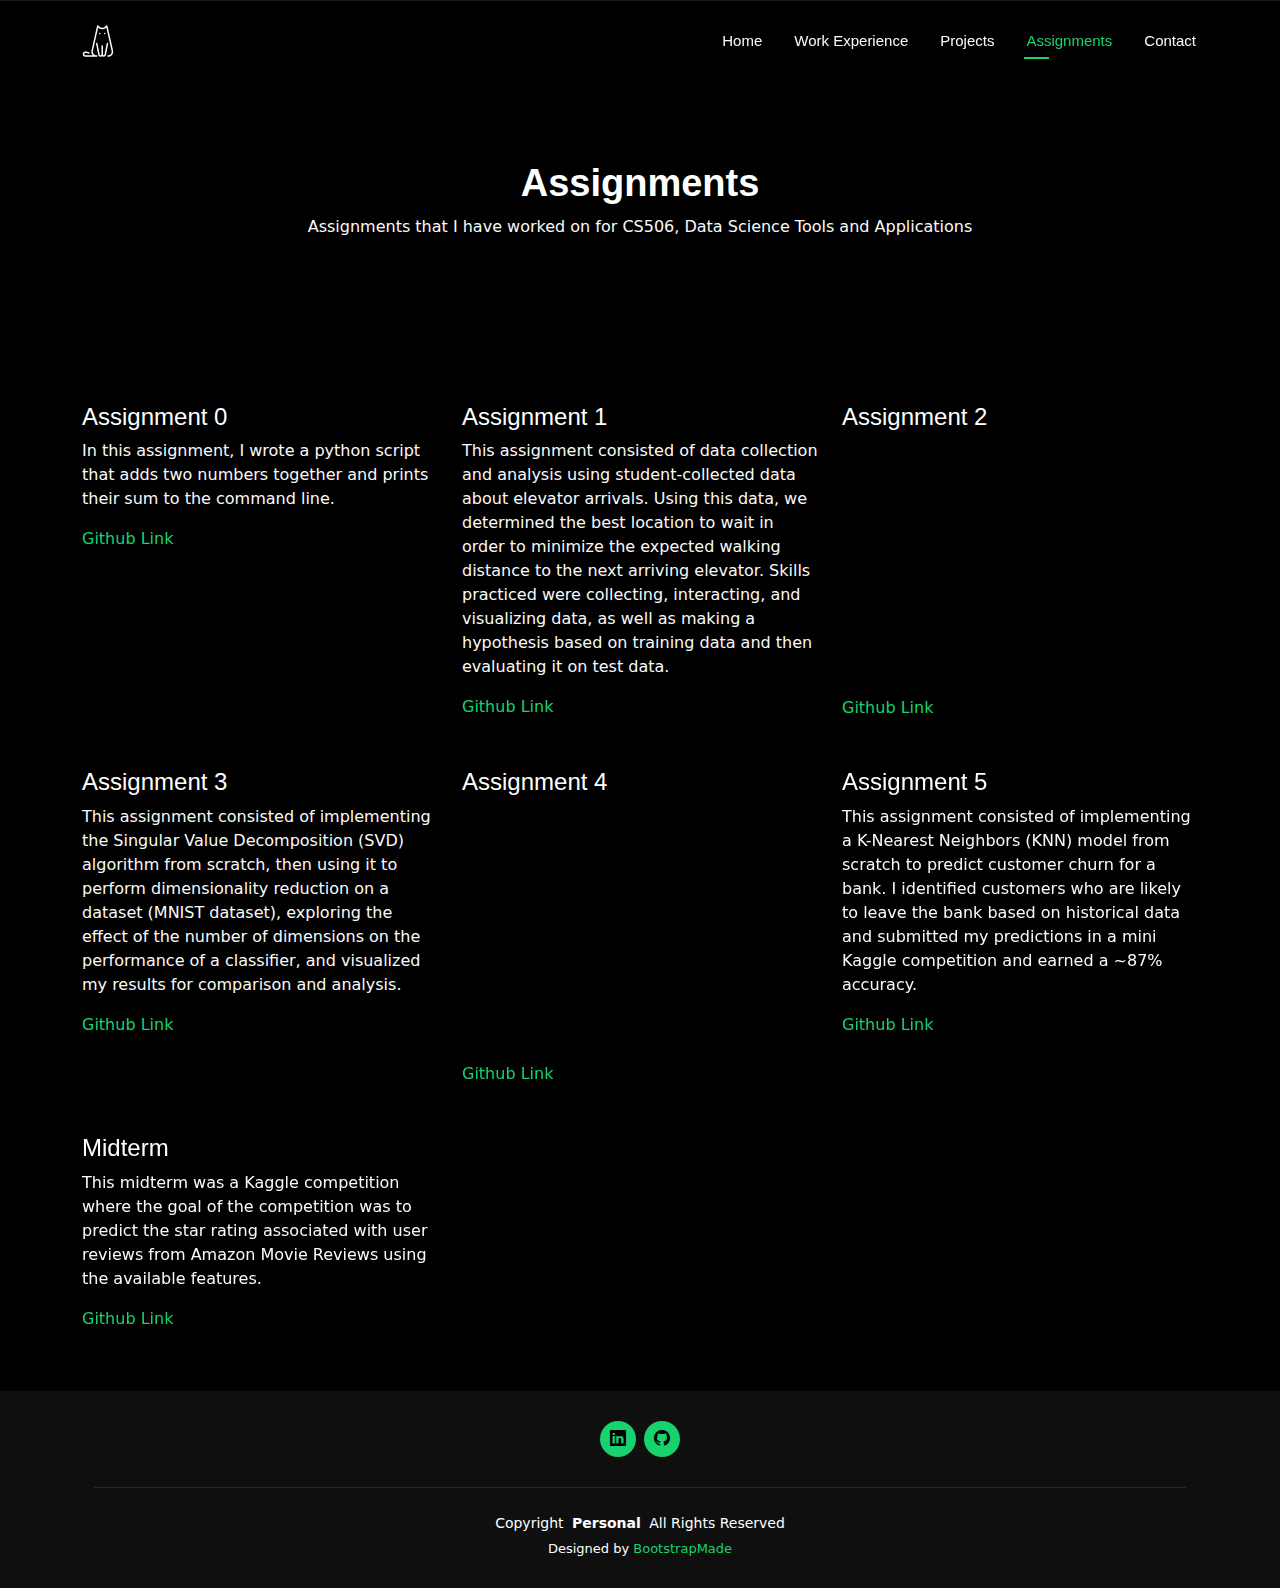
==== assignments.html @ 839888e8 "added midterm link" ====
<!DOCTYPE html>
<html lang="en">
<head>
  <meta charset="utf-8">
  <meta content="width=device-width, initial-scale=1.0" name="viewport">
  <title>Projects - Personal Portfolio</title>
  <meta name="description" content="Showcase of the projects I’ve worked on.">
  
  <!-- Vendor CSS Files -->
  <link href="assets/vendor/bootstrap/css/bootstrap.min.css" rel="stylesheet">
  <link href="assets/vendor/bootstrap-icons/bootstrap-icons.css" rel="stylesheet">
  <link href="assets/vendor/aos/aos.css" rel="stylesheet">
  <link href="assets/vendor/swiper/swiper-bundle.min.css" rel="stylesheet">
  <link href="assets/vendor/glightbox/css/glightbox.min.css" rel="stylesheet">

  <!-- Main CSS File -->
  <link href="assets/css/main.css" rel="stylesheet">
</head>

<body class="projects-page">

  <header id="header" class="header d-flex align-items-center fixed-top">
    <div class="container-fluid container-xl position-relative d-flex align-items-center justify-content-between">
      <a href="index.html" class="logo d-flex align-items-center">
        <img src="assets/img/icons8-cat-64.png" alt="">
      </a>
      <nav id="navmenu" class="navmenu">
        <ul>
          <li><a href="index.html">Home</a></li>
          <li><a href="work-experience.html">Work Experience</a></li>
          <li><a href="projects.html">Projects</a></li>
          <li><a href="assignments.html" class="active">Assignments</a></li>
          <li><a href="contact.html">Contact</a></li>
        </ul>
        <i class="mobile-nav-toggle d-xl-none bi bi-list"></i>
      </nav>
    </div>
  </header>

  <main class="main">
    <!-- Page Title -->
    <div class="page-title">
      <div class="heading">
        <div class="container">
          <div class="row d-flex justify-content-center text-center">
            <div class="col-lg-8">
              <h1>Assignments</h1>
              <p class="mb-0">Assignments that I have worked on for CS506, Data Science Tools and Applications</p>
            </div>
          </div>
        </div>
      </div>
    </div>    
      </nav>
    </div><!-- End Page Title -->

    <!-- Projects Section -->
    <section id="assignments" class="assignments section">
      <div class="container">
        <div class="isotope-layout" data-default-filter="*" data-layout="masonry" data-sort="original-order">
          <div class="row gy-4 isotope-container">

           <!-- Assignment 0 -->
                <div class="col-lg-4 col-md-6 projects-item isotope-item filter-app">
                  <div class="projects-content h-100">
                    <img src="assets/img/projects/app-1.jpg" class="img-fluid" alt="">
                    <div class="projects-info">
                      <h4>Assignment 0</h4>
                      <p>In this assignment, I wrote a python script that adds two numbers together and prints their sum to the command line.</p>
                      <!-- Update link to GitHub repo and label it "Github Link" -->
                      <a href="https://github.com/laimao19/laimao19-assignment-0" title="Github Link" class="details-link">Github Link</a>
                    </div>
                  </div>
                </div><!-- End Assignment Item -->

              <!-- Assignment 1 -->
              <div class="col-lg-4 col-md-6 projects-item isotope-item filter-app">
                <div class="projects-content h-100">
                  <img src="assets/img/projects/app-1.jpg" class="img-fluid" alt="">
                  <div class="projects-info">
                    <h4>Assignment 1</h4>
                    <p>This assignment consisted of data collection and analysis using student-collected data about elevator arrivals.
                      Using this data, we determined the best location to wait in order to minimize the expected walking distance to the next arriving elevator.
                      Skills practiced were collecting, interacting, and visualizing data, as well as making a hypothesis based on training data and then evaluating it on test data.
                    </p>
                    <!-- Update link to GitHub repo and label it "Github Link" -->
                    <a href="https://github.com/laimao19/laimao19-assignment-1" title="Github Link" class="details-link">Github Link</a>
                  </div>
                </div>
              </div><!-- End Assignment Item -->  

             <!-- Assignment 2 -->
                <div class="col-lg-4 col-md-6 projects-item isotope-item filter-app">
                  <div class="projects-content h-100">
                    <img src="assets/img/projects/app-1.jpg" class="img-fluid" alt="">
                    <div class="projects-info">
                      <h4>Assignment 2</h4>
                      <!-- Embedded Demo Video -->
                      <div class="video-container">
                        <iframe width="250" height="250" src="https://www.youtube.com/embed/iCvmRHhtljc?si=pbLyalvz6zU5xhRt" title="YouTube video player" frameborder="0" allow="accelerometer; autoplay; clipboard-write; encrypted-media; gyroscope; picture-in-picture; web-share" referrerpolicy="strict-origin-when-cross-origin" allowfullscreen></iframe>
                      </div>

                      <!-- Update link to GitHub repo and label it "Github Link" -->
                      <a href="https://github.com/laimao19/laimao19-assignment-2" title="Github Link" class="details-link">Github Link</a>
                    </div>
                  </div>
                </div><!-- End Assignment Item -->

                 <!-- Assignment 3 -->
              <div class="col-lg-4 col-md-6 projects-item isotope-item filter-app">
                <div class="projects-content h-100">
                  <img src="assets/img/projects/app-1.jpg" class="img-fluid" alt="">
                  <div class="projects-info">
                    <h4>Assignment 3</h4>
                    <p>This assignment consisted of implementing the Singular Value Decomposition (SVD) algorithm from scratch, then using it 
                      to perform dimensionality reduction on a dataset (MNIST dataset), exploring the effect of the number of dimensions on the 
                      performance of a classifier, and visualized my results for comparison and analysis.
                    </p>
                    <!-- Update link to GitHub repo and label it "Github Link" -->
                    <a href="https://github.com/laimao19/laimao19-assignment-3" title="Github Link" class="details-link">Github Link</a>
                  </div>
                </div>
              </div><!-- End Assignment Item -->  

              <!-- Assignment 4 -->
              <div class="col-lg-4 col-md-6 projects-item isotope-item filter-app">
                <div class="projects-content h-100">
                  <img src="assets/img/projects/app-1.jpg" class="img-fluid" alt="">
                  <div class="projects-info">
                    <h4>Assignment 4</h4>
                    <!-- Embedded Demo Video -->
                    <div class="video-container">
                      <iframe width="250" height="250" src="https://www.youtube.com/embed/5_3T8QSnJos?si=K-8LCZdwpchd36_y" title="YouTube video player" frameborder="0" allow="accelerometer; autoplay; clipboard-write; encrypted-media; gyroscope; picture-in-picture; web-share" referrerpolicy="strict-origin-when-cross-origin" allowfullscreen></iframe>
                    </div>

                    <!-- Update link to GitHub repo and label it "Github Link" -->
                    <a href="https://github.com/laimao19/laimao19-assignment-4" title="Github Link" class="details-link">Github Link</a>
                  </div>
                </div>
              </div><!-- End Assignment Item -->

                 <!-- Assignment 5 -->
                 <div class="col-lg-4 col-md-6 projects-item isotope-item filter-app">
                  <div class="projects-content h-100">
                    <img src="assets/img/projects/app-1.jpg" class="img-fluid" alt="">
                    <div class="projects-info">
                      <h4>Assignment 5</h4>
                      <p>This assignment consisted of implementing a K-Nearest Neighbors (KNN) model from scratch to predict customer churn for a bank. 
                        I identified customers who are likely to leave the bank based on historical data and submitted my predictions in a mini Kaggle competition and earned a ~87% accuracy.
                      </p>
                      <!-- Update link to GitHub repo and label it "Github Link" -->
                      <a href="https://github.com/laimao19/laimao19-assignment-5" title="Github Link" class="details-link">Github Link</a>
                    </div>
                  </div>
                </div><!-- End Assignment Item -->  

                 <!-- Midterm -->
                 <div class="col-lg-4 col-md-6 projects-item isotope-item filter-app">
                  <div class="projects-content h-100">
                    <img src="assets/img/projects/app-1.jpg" class="img-fluid" alt="">
                    <div class="projects-info">
                      <h4>Midterm</h4>
                      <p>This midterm was a Kaggle competition where the  goal of the competition was to predict the star rating associated with user reviews from Amazon Movie Reviews using the available features.
                      </p>
                      <!-- Update link to GitHub repo and label it "Github Link" -->
                      <a href="https://github.com/laimao19/laimao19-midterm" title="Github Link" class="details-link">Github Link</a>
                    </div>
                  </div>
                </div><!-- End Assignment Item -->  


            <!-- More assignments can be added similarly -->

          </div><!-- End Assignments Container -->
        </div>
      </div>
    </section><!-- /Assignments Section -->
  </main>

  <footer id="footer" class="footer dark-background">
    <div class="container">
      <div class="social-links d-flex justify-content-center">
        <a href="https://www.linkedin.com/in/laima-ozola-szoke-802b41184/"><i class="bi bi-linkedin"></i></a>
        <a href="https://github.com/laimao19"><i class="bi bi-github"></i></a>
      </div>
      <div class="container">
        <div class="copyright">
          <span>Copyright</span> <strong class="px-1 sitename">Personal</strong> <span>All Rights Reserved</span>
        </div>
        <div class="credits">
          <!-- All the links in the footer should remain intact. -->
          <!-- You can delete the links only if you've purchased the pro version. -->
          <!-- Licensing information: https://bootstrapmade.com/license/ -->
          <!-- Purchase the pro version with working PHP/AJAX contact form: [buy-url] -->
          Designed by <a href="https://bootstrapmade.com/">BootstrapMade</a>
        </div>
      </div>
    </div>
  </footer>

  <!-- Vendor JS Files -->
  <script src="assets/vendor/bootstrap/js/bootstrap.bundle.min.js"></script>
  <script src="assets/vendor/aos/aos.js"></script>
  <script src="assets/vendor/glightbox/js/glightbox.min.js"></script>
  <script src="assets/vendor/isotope-layout/isotope.pkgd.min.js"></script>
  <script src="assets/js/main.js"></script>

</body>
</html>
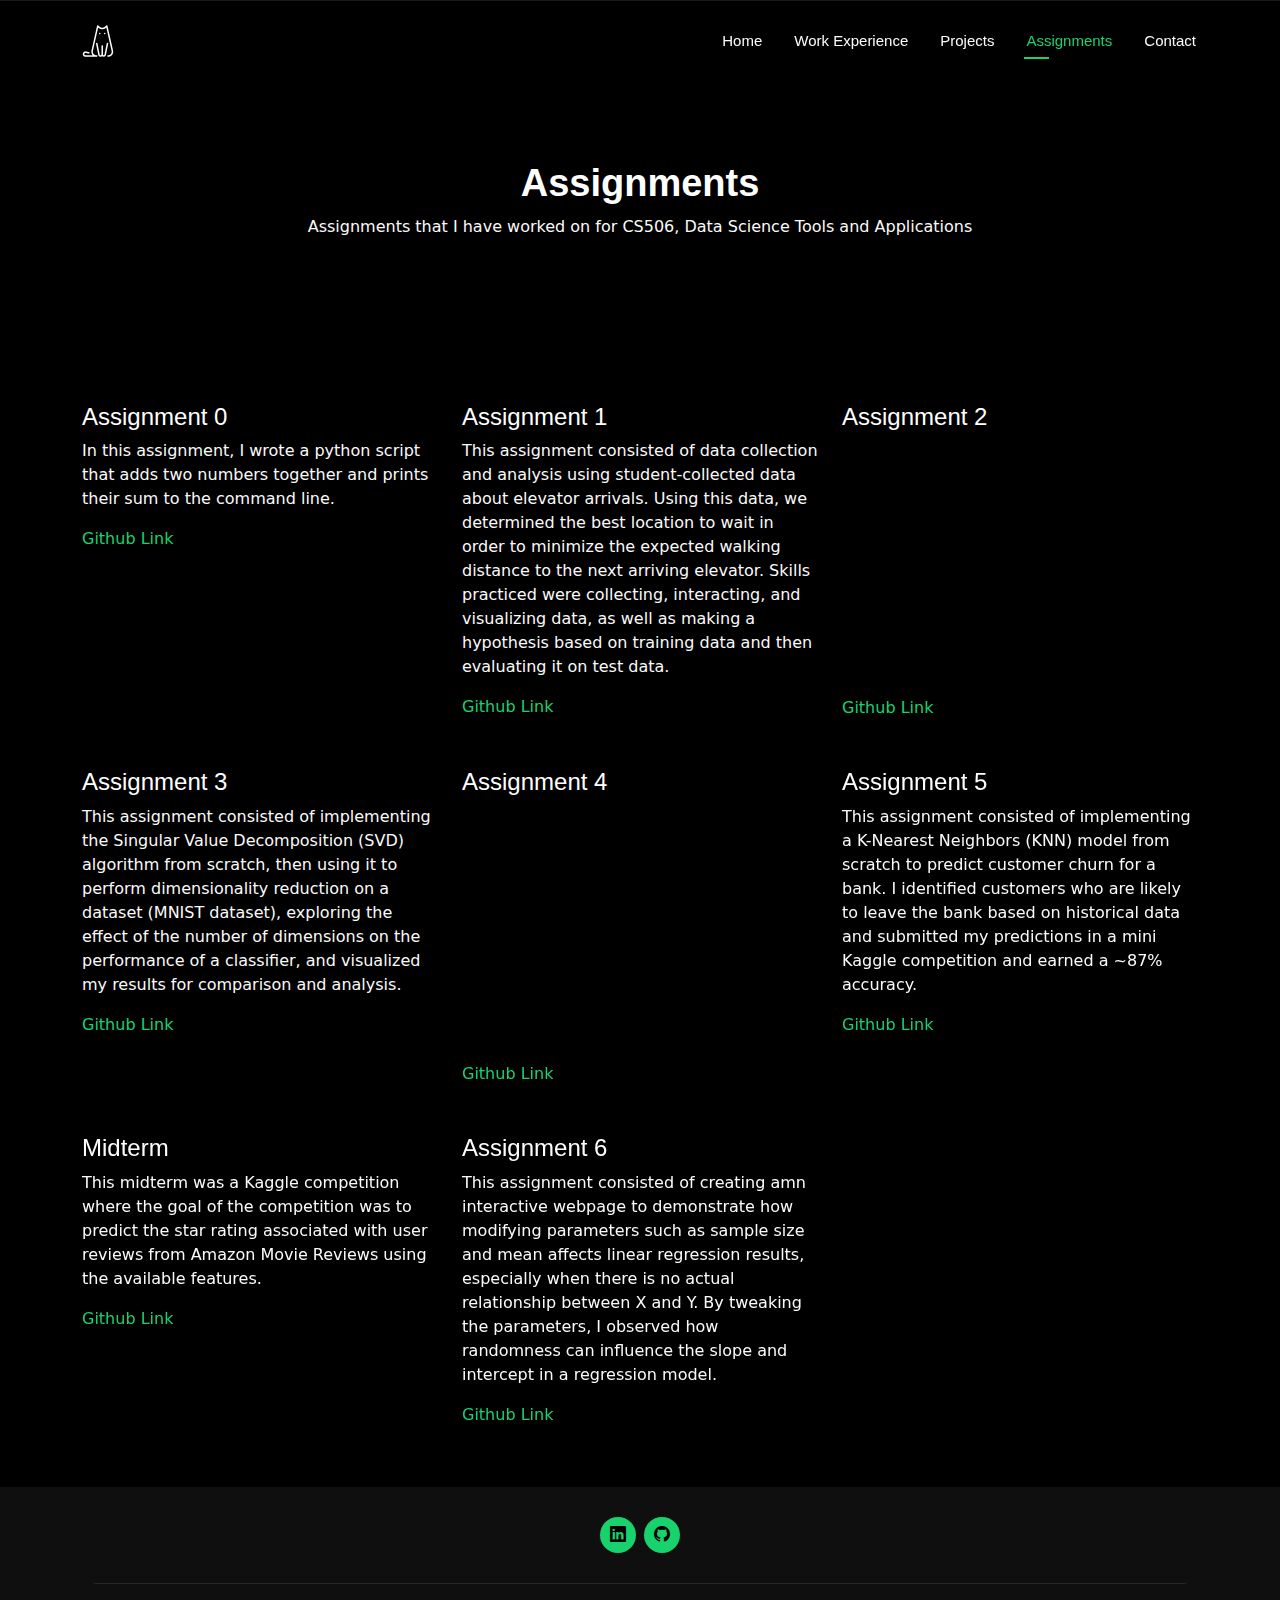
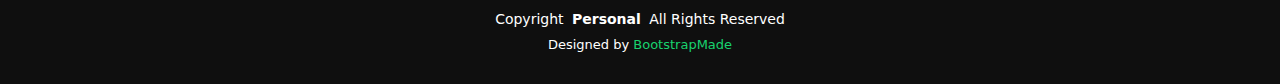
==== commit 06bed639: "added assign6" ====
--- a/assignments.html
+++ b/assignments.html
@@ -168,6 +168,22 @@
                   </div>
                 </div><!-- End Assignment Item -->  
 
+                <!-- Assignment 6 -->
+                <div class="col-lg-4 col-md-6 projects-item isotope-item filter-app">
+                  <div class="projects-content h-100">
+                    <img src="assets/img/projects/app-1.jpg" class="img-fluid" alt="">
+                    <div class="projects-info">
+                      <h4>Assignment 6</h4>
+                      <p>This assignment consisted of creating amn interactive webpage to demonstrate how modifying parameters such as sample size and mean affects 
+                        linear regression results, especially when there is no actual relationship between X and Y. By tweaking the parameters, I observed how randomness can 
+                        influence the slope and intercept in a regression model.
+                      </p>
+                      <!-- Update link to GitHub repo and label it "Github Link" -->
+                      <a href="https://github.com/laimao19/laimao19-assignment-6" title="Github Link" class="details-link">Github Link</a>
+                    </div>
+                  </div>
+                </div><!-- End Assignment Item -->  
+
 
             <!-- More assignments can be added similarly -->
 
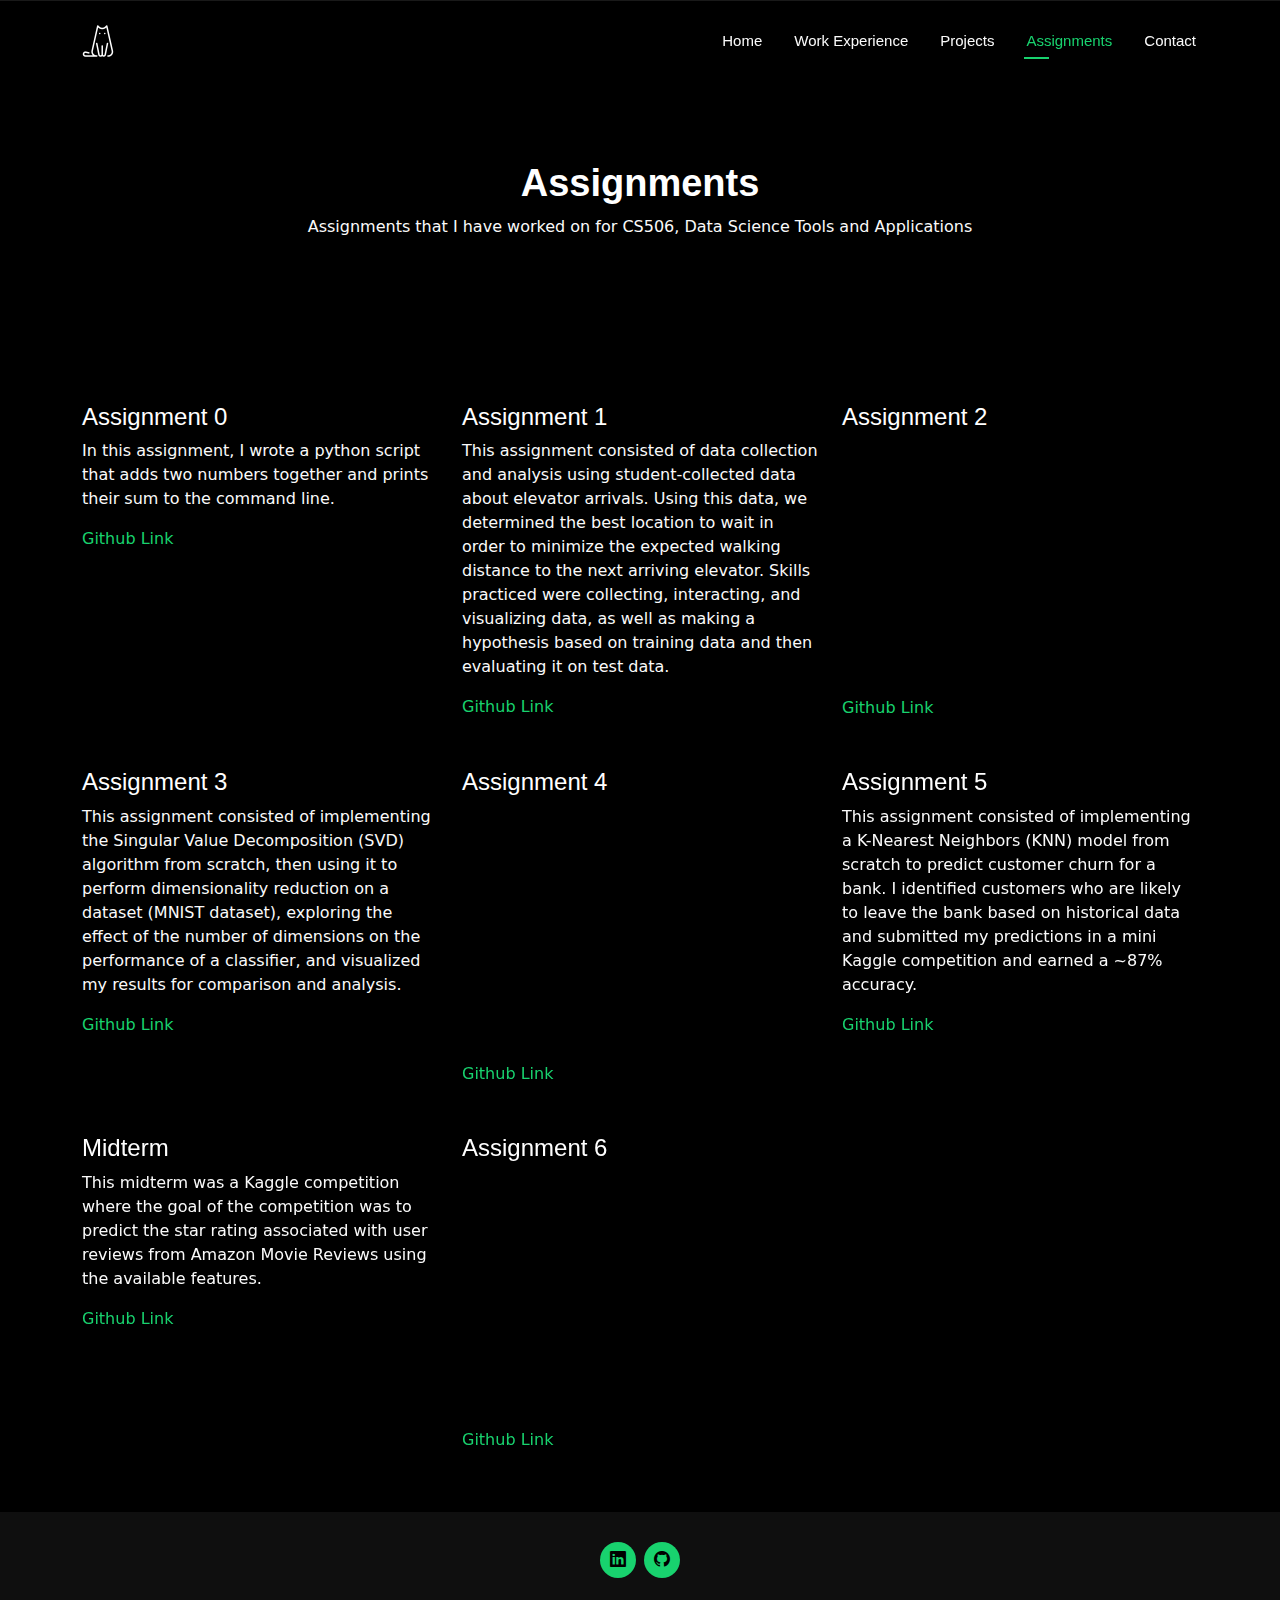
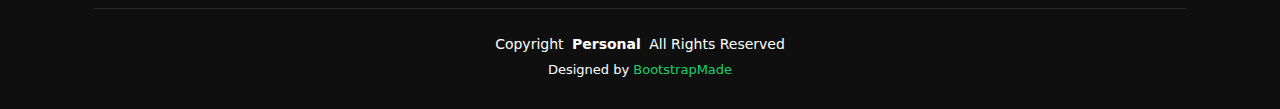
==== commit d69fcc9e: "added video for assign6" ====
--- a/assignments.html
+++ b/assignments.html
@@ -174,10 +174,9 @@
                     <img src="assets/img/projects/app-1.jpg" class="img-fluid" alt="">
                     <div class="projects-info">
                       <h4>Assignment 6</h4>
-                      <p>This assignment consisted of creating amn interactive webpage to demonstrate how modifying parameters such as sample size and mean affects 
-                        linear regression results, especially when there is no actual relationship between X and Y. By tweaking the parameters, I observed how randomness can 
-                        influence the slope and intercept in a regression model.
-                      </p>
+                      <div class="video-container">
+                      <iframe width="250" height="250" src="https://www.youtube.com/embed/3Km789KF70s?si=KQpV-Glw8KWbV5c0" title="YouTube video player" frameborder="0" allow="accelerometer; autoplay; clipboard-write; encrypted-media; gyroscope; picture-in-picture; web-share" referrerpolicy="strict-origin-when-cross-origin" allowfullscreen></iframe>
+                      </div>
                       <!-- Update link to GitHub repo and label it "Github Link" -->
                       <a href="https://github.com/laimao19/laimao19-assignment-6" title="Github Link" class="details-link">Github Link</a>
                     </div>
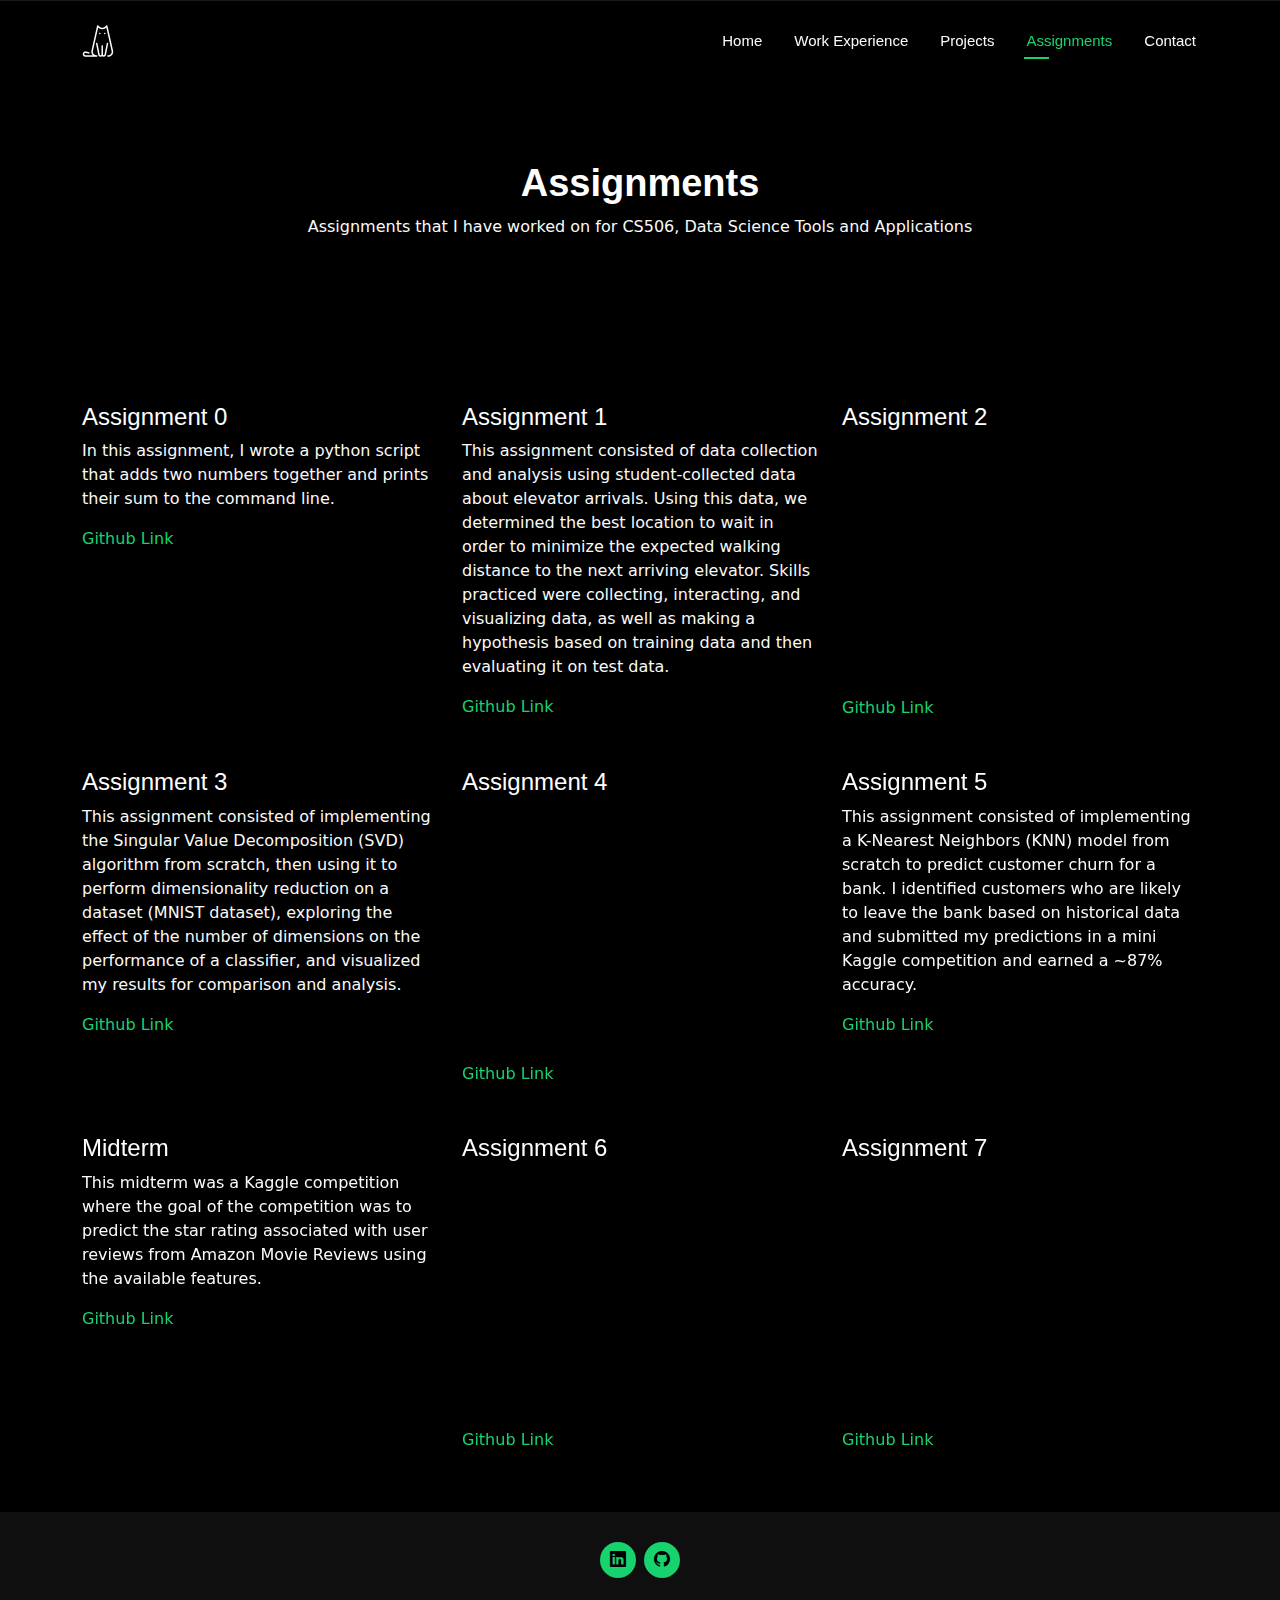
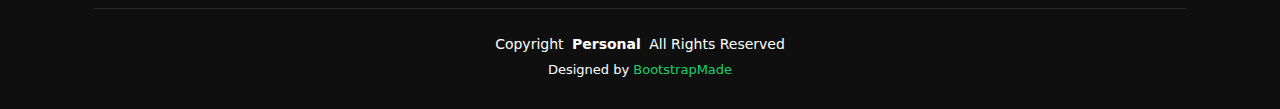
==== commit 29d3759a: "added assign7" ====
--- a/assignments.html
+++ b/assignments.html
@@ -183,6 +183,21 @@
                   </div>
                 </div><!-- End Assignment Item -->  
 
+                <!-- Assignment 7 -->
+                <div class="col-lg-4 col-md-6 projects-item isotope-item filter-app">
+                  <div class="projects-content h-100">
+                    <img src="assets/img/projects/app-1.jpg" class="img-fluid" alt="">
+                    <div class="projects-info">
+                      <h4>Assignment 7</h4>
+                      <div class="video-container">
+                        <iframe width="250" height="250" src="https://www.youtube.com/embed/cwcSU1WVr38?si=LT4Zh6_P_MehwZ22" title="YouTube video player" frameborder="0" allow="accelerometer; autoplay; clipboard-write; encrypted-media; gyroscope; picture-in-picture; web-share" referrerpolicy="strict-origin-when-cross-origin" allowfullscreen></iframe>
+                      </div>
+                      <!-- Update link to GitHub repo and label it "Github Link" -->
+                      <a href="https://github.com/laimao19/laimao19-assignment-7" title="Github Link" class="details-link">Github Link</a>
+                    </div>
+                  </div>
+                </div><!-- End Assignment Item -->  
+
 
             <!-- More assignments can be added similarly -->
 
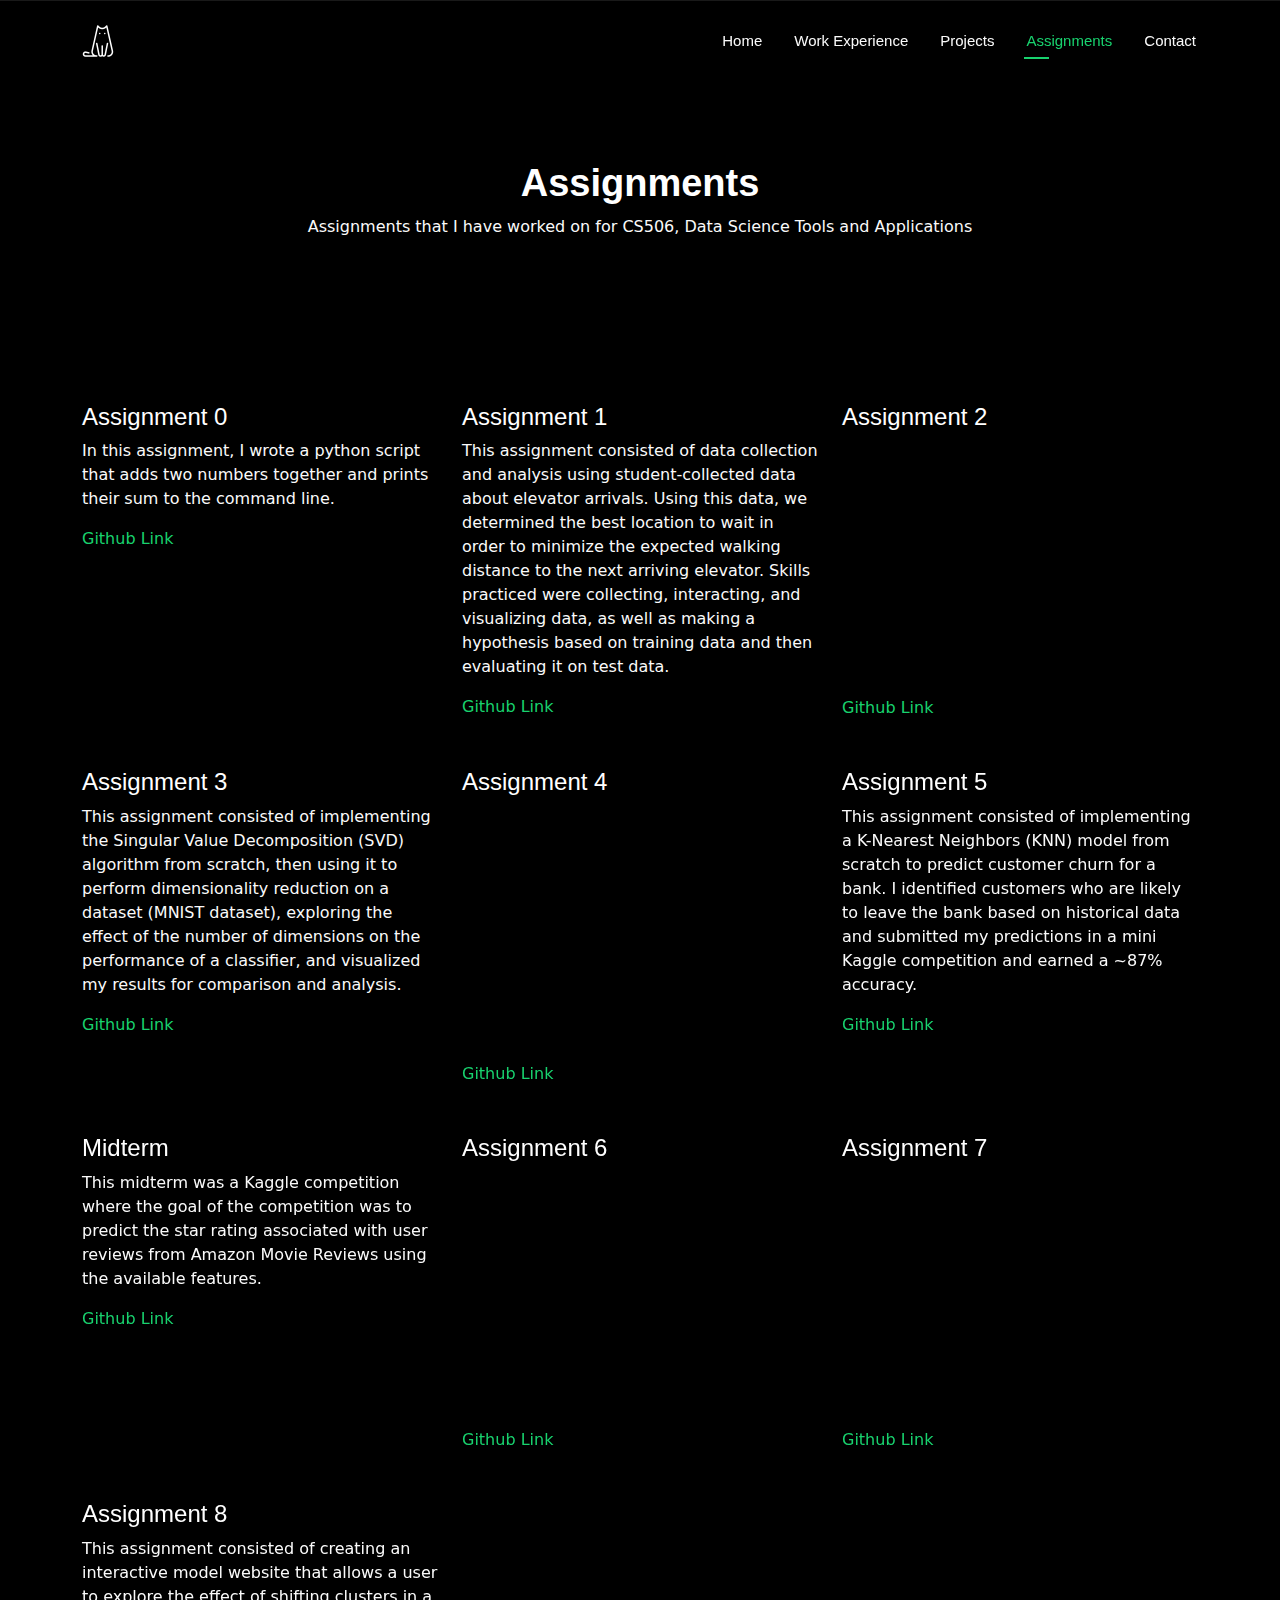
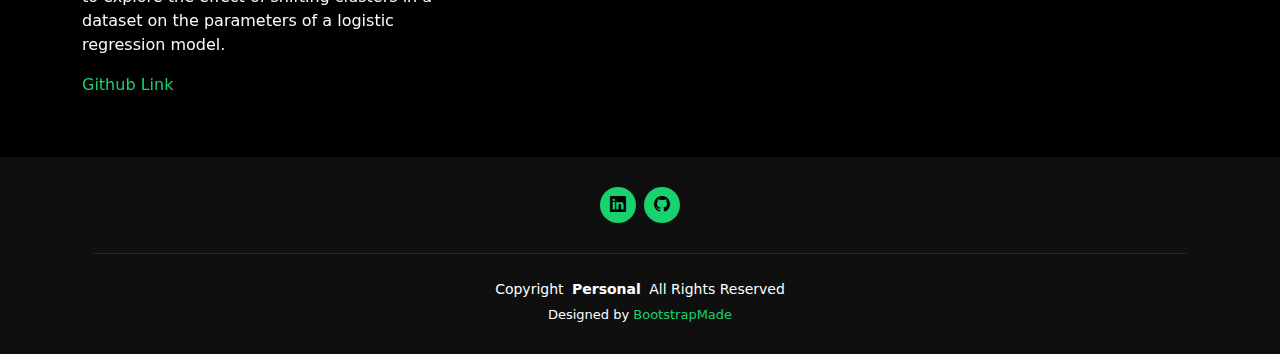
==== commit 5e58c141: "added assign 8" ====
--- a/assignments.html
+++ b/assignments.html
@@ -198,6 +198,20 @@
                   </div>
                 </div><!-- End Assignment Item -->  
 
+                 <!-- Assignment 8 -->
+                 <div class="col-lg-4 col-md-6 projects-item isotope-item filter-app">
+                  <div class="projects-content h-100">
+                    <img src="assets/img/projects/app-1.jpg" class="img-fluid" alt="">
+                    <div class="projects-info">
+                      <h4>Assignment 8</h4>
+                      <p>This assignment consisted of creating an interactive model website that allows a user to explore the effect of shifting clusters in a dataset on the parameters of a logistic regression model.
+                      </p>
+                      <!-- Update link to GitHub repo and label it "Github Link" -->
+                      <a href="https://github.com/laimao19/laimao19-assignment-8" title="Github Link" class="details-link">Github Link</a>
+                    </div>
+                  </div>
+                </div><!-- End Assignment Item -->  
+
 
             <!-- More assignments can be added similarly -->
 
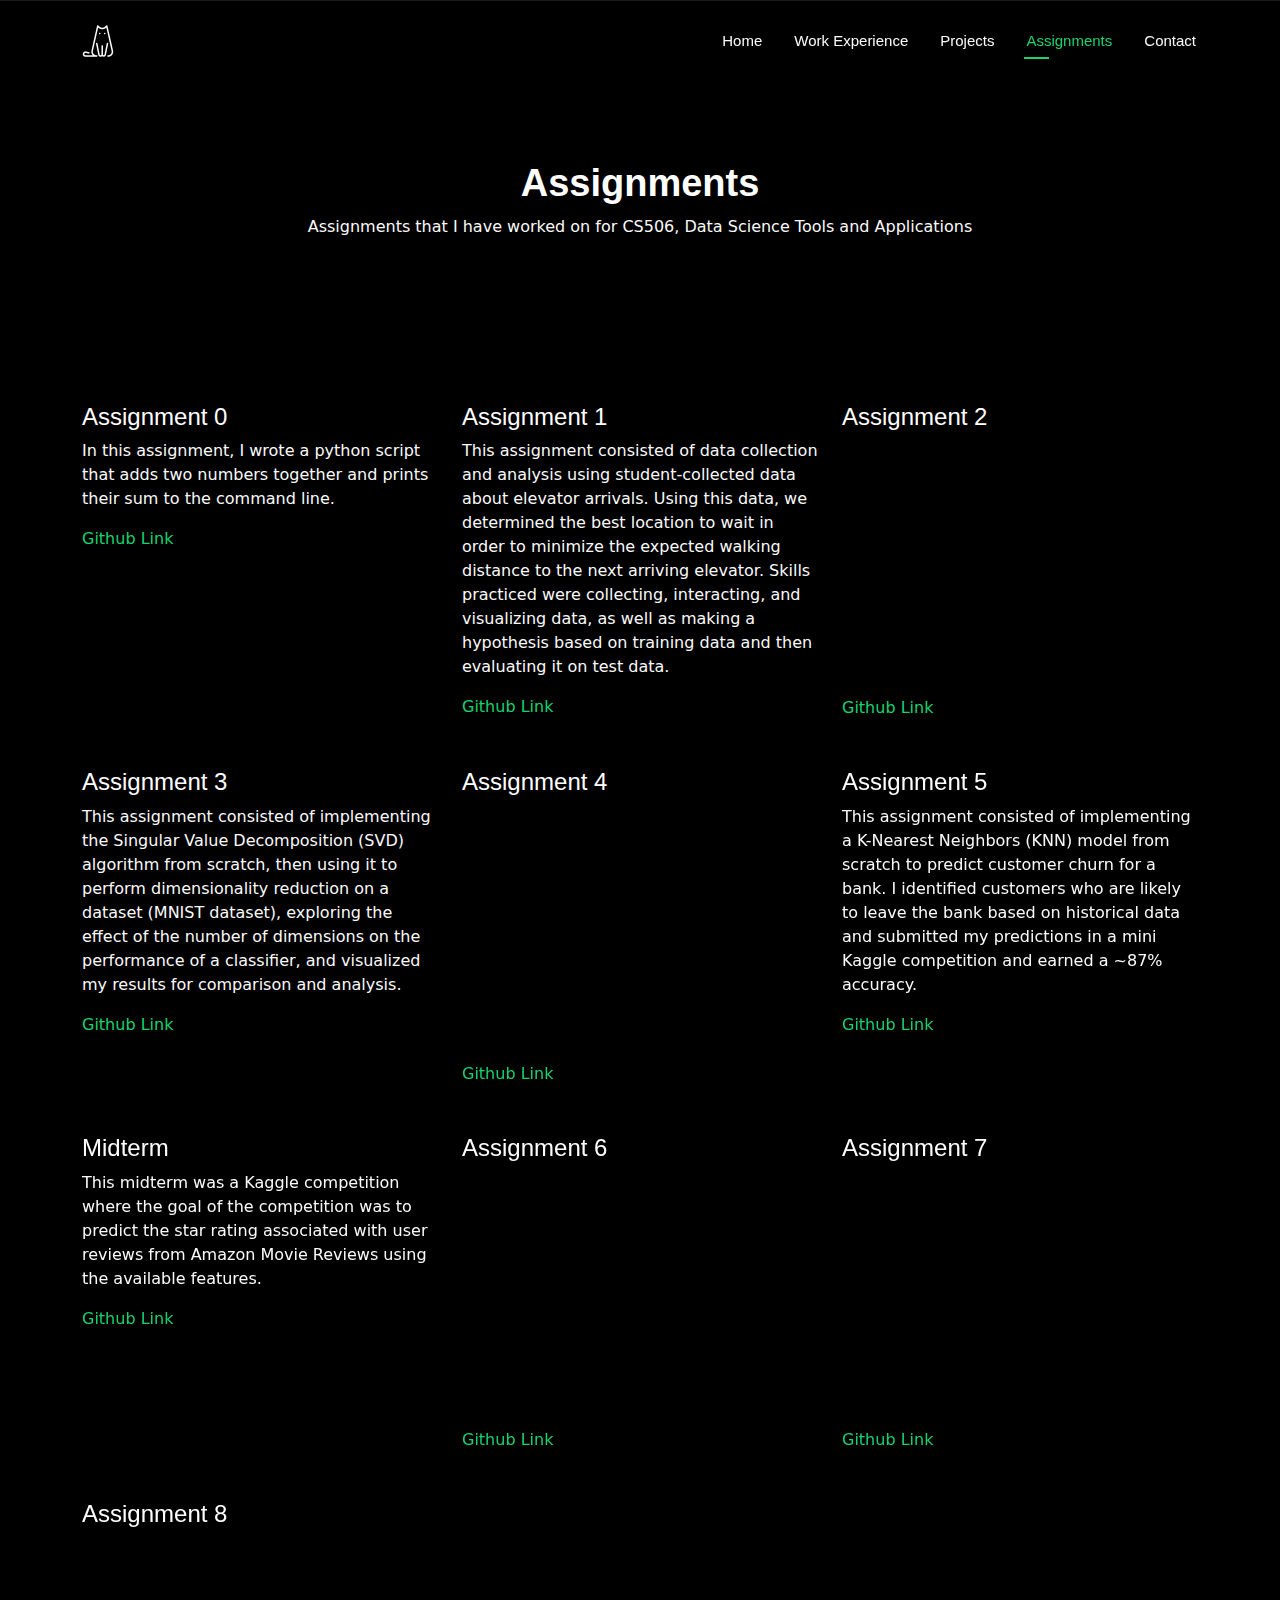
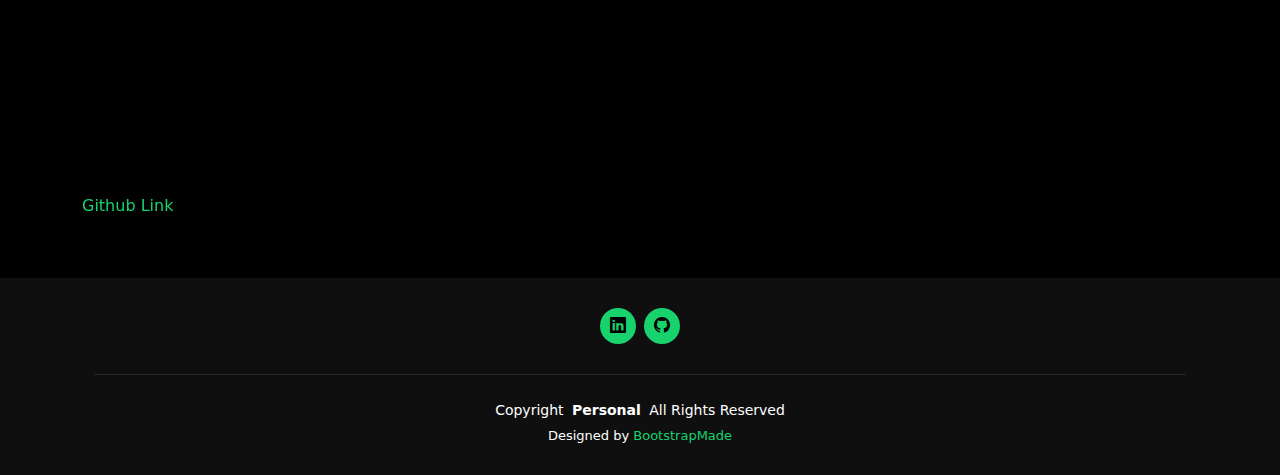
==== commit 2b88336f: "added video for assign8" ====
--- a/assignments.html
+++ b/assignments.html
@@ -204,8 +204,9 @@
                     <img src="assets/img/projects/app-1.jpg" class="img-fluid" alt="">
                     <div class="projects-info">
                       <h4>Assignment 8</h4>
-                      <p>This assignment consisted of creating an interactive model website that allows a user to explore the effect of shifting clusters in a dataset on the parameters of a logistic regression model.
-                      </p>
+                      <div class="video-container">
+                        <iframe width="250" height="250" src="https://www.youtube.com/embed/i4HkawXmLIE?si=zUnTA5Rj5QorJqFY" title="YouTube video player" frameborder="0" allow="accelerometer; autoplay; clipboard-write; encrypted-media; gyroscope; picture-in-picture; web-share" referrerpolicy="strict-origin-when-cross-origin" allowfullscreen></iframe>
+                      </div>
                       <!-- Update link to GitHub repo and label it "Github Link" -->
                       <a href="https://github.com/laimao19/laimao19-assignment-8" title="Github Link" class="details-link">Github Link</a>
                     </div>
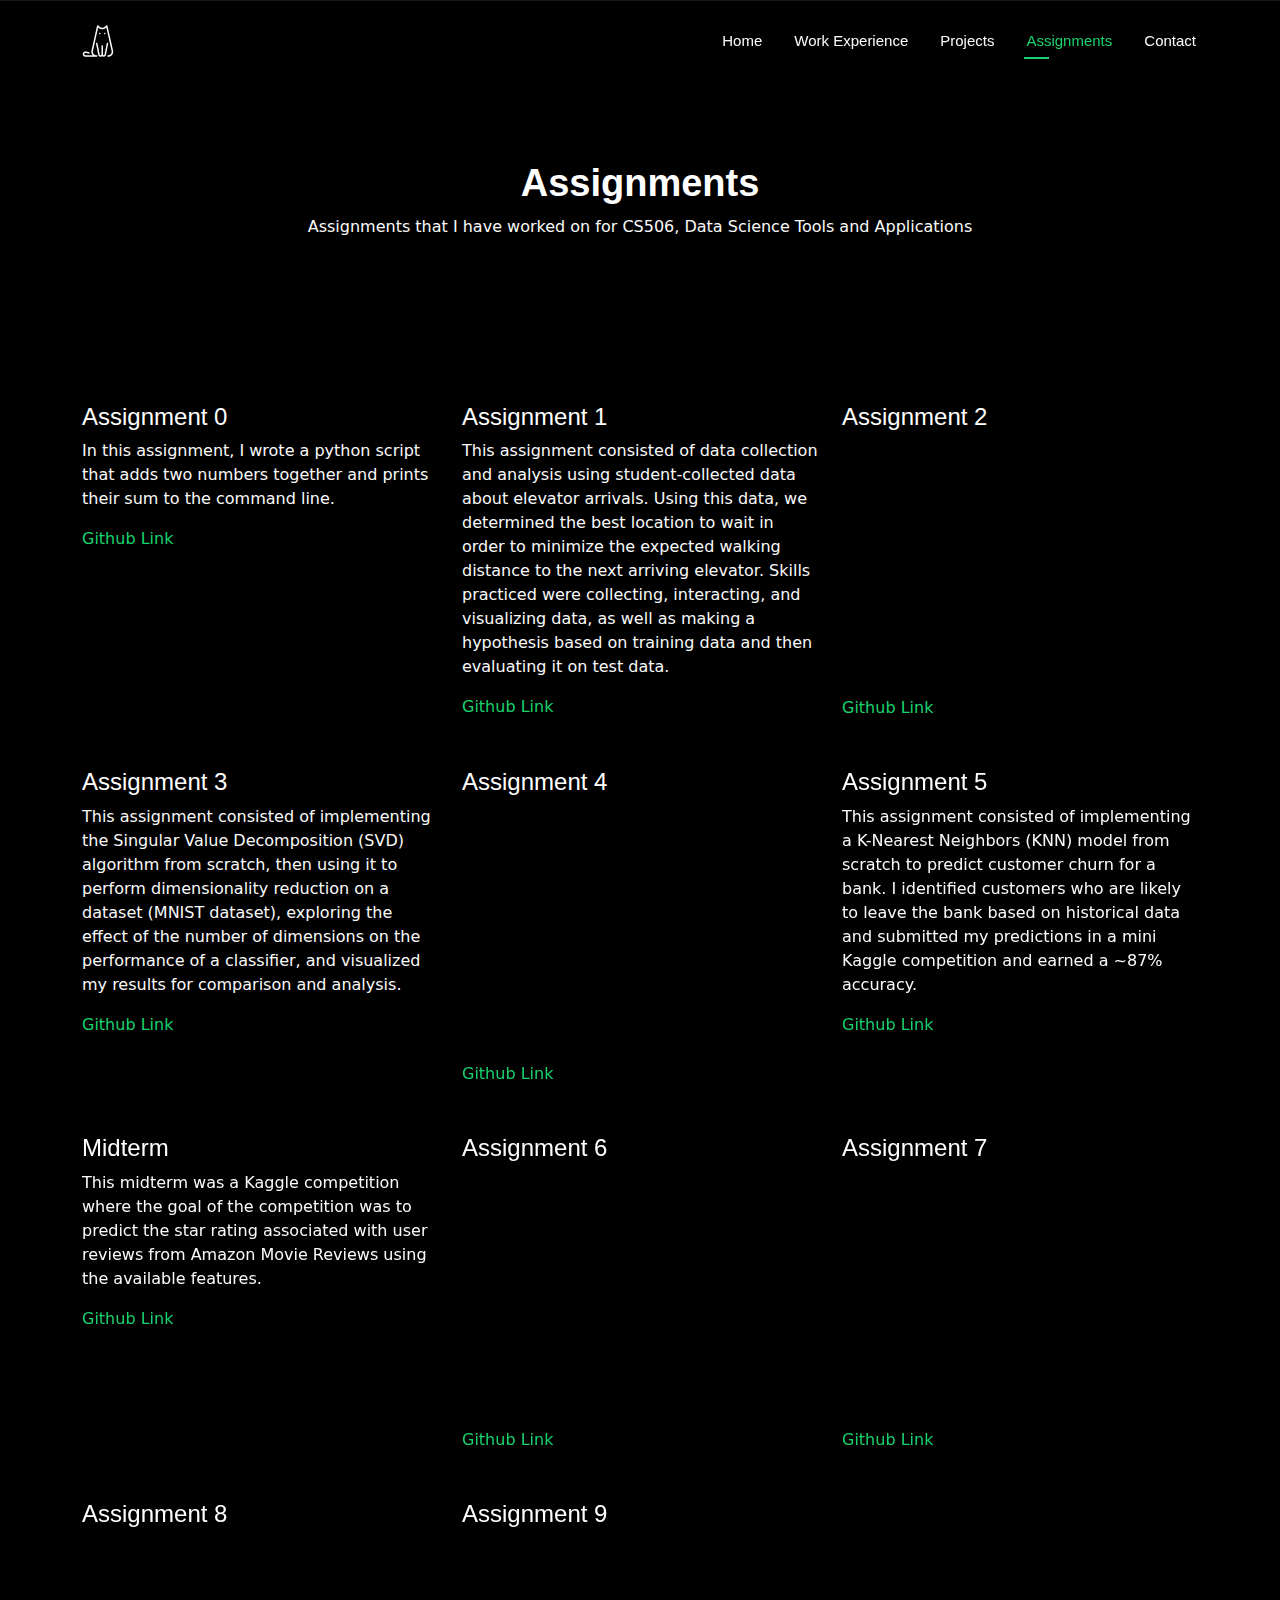
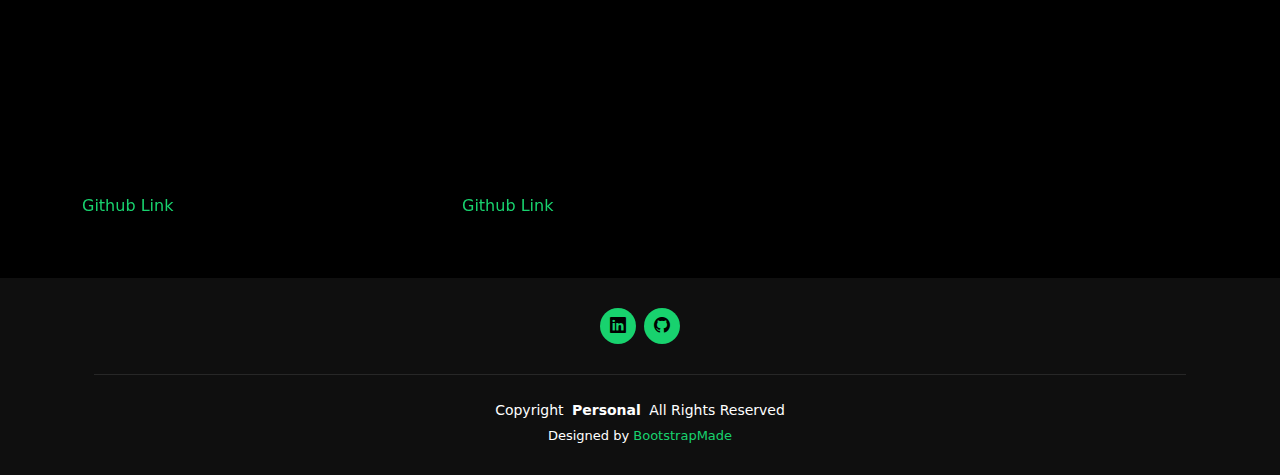
==== commit 2400beb4: "added assign9" ====
--- a/assignments.html
+++ b/assignments.html
@@ -213,6 +213,22 @@
                   </div>
                 </div><!-- End Assignment Item -->  
 
+                
+                  <!-- Assignment 9 -->
+                  <div class="col-lg-4 col-md-6 projects-item isotope-item filter-app">
+                    <div class="projects-content h-100">
+                      <img src="assets/img/projects/app-1.jpg" class="img-fluid" alt="">
+                      <div class="projects-info">
+                        <h4>Assignment 9</h4>
+                        <div class="video-container">
+                          <iframe width="250" height="250" src="https://www.youtube.com/embed/Tb-yhfWEcTE?si=9D8vsPGAe2sKbXAP" title="YouTube video player" frameborder="0" allow="accelerometer; autoplay; clipboard-write; encrypted-media; gyroscope; picture-in-picture; web-share" referrerpolicy="strict-origin-when-cross-origin" allowfullscreen></iframe>
+                        </div>
+                        <!-- Update link to GitHub repo and label it "Github Link" -->
+                        <a href="https://github.com/laimao19/laimao19-assignment-9" title="Github Link" class="details-link">Github Link</a>
+                      </div>
+                    </div>
+                  </div><!-- End Assignment Item -->            
+
 
             <!-- More assignments can be added similarly -->
 
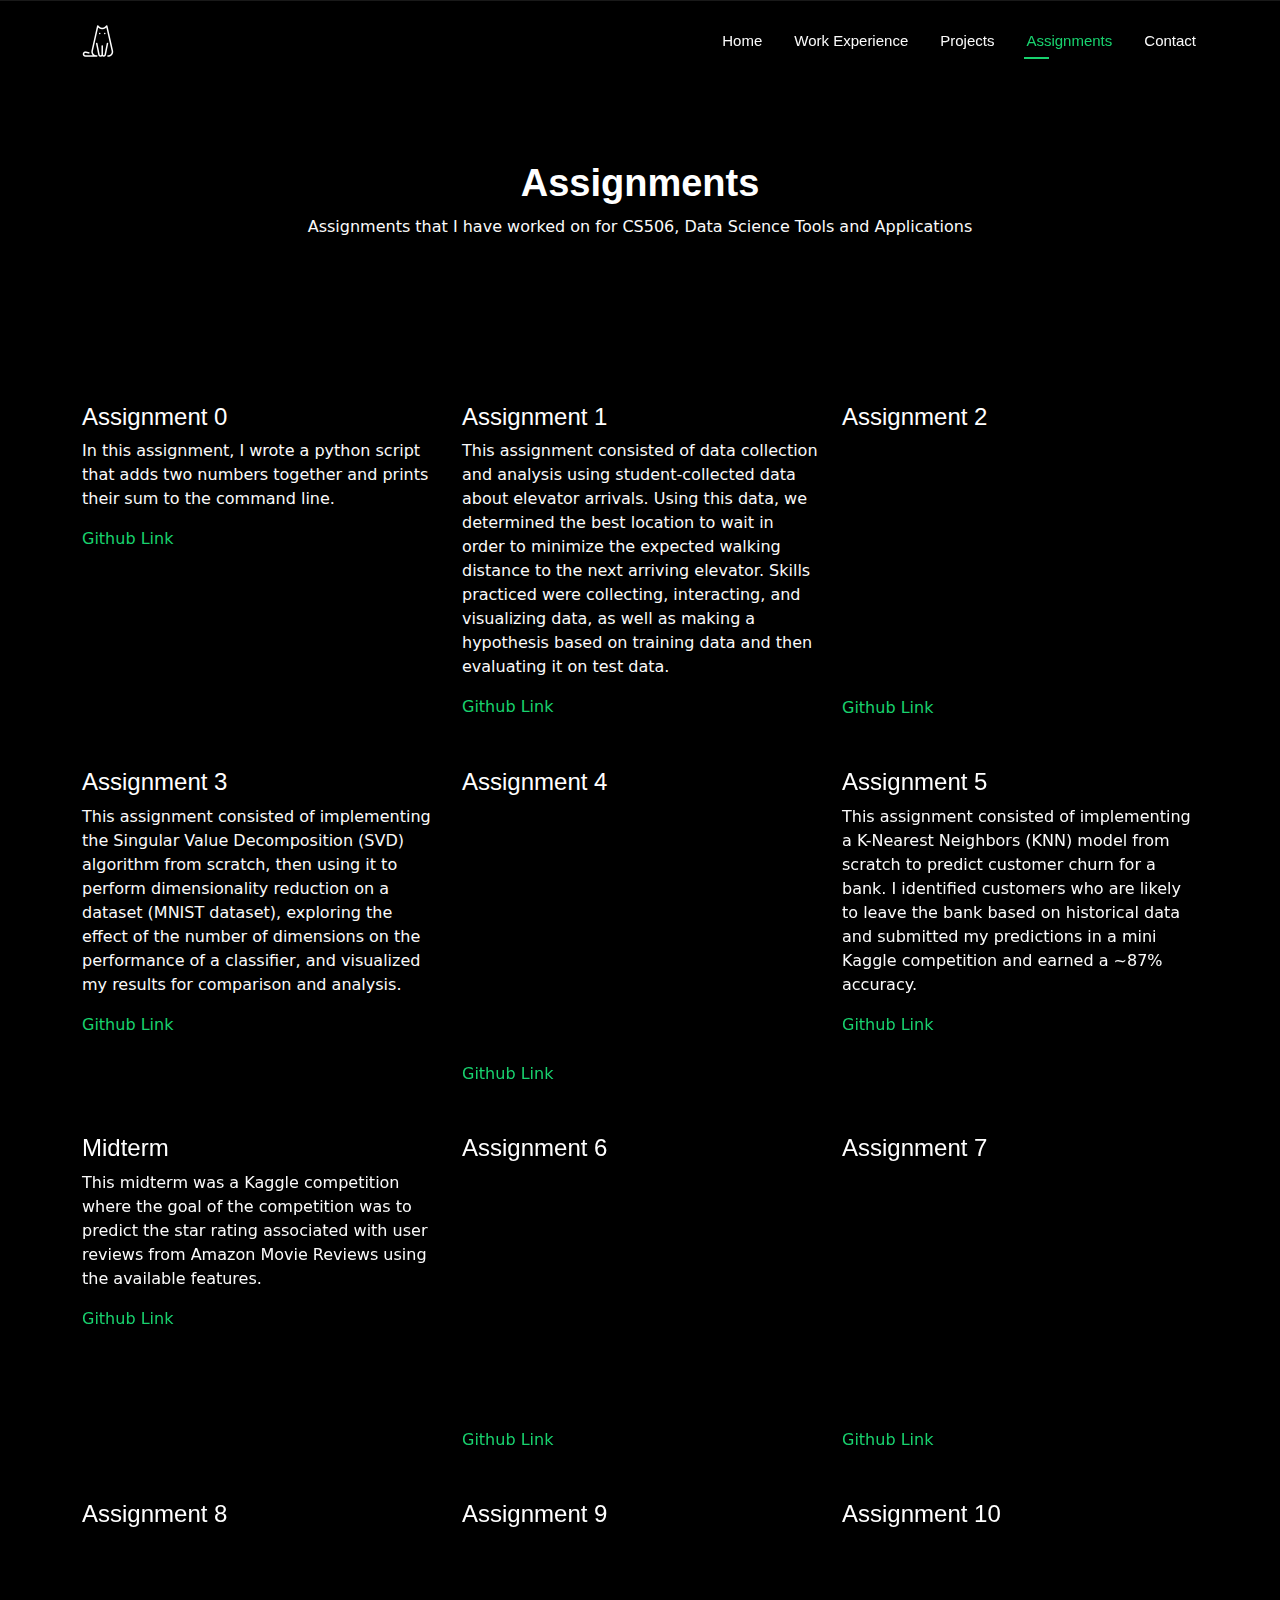
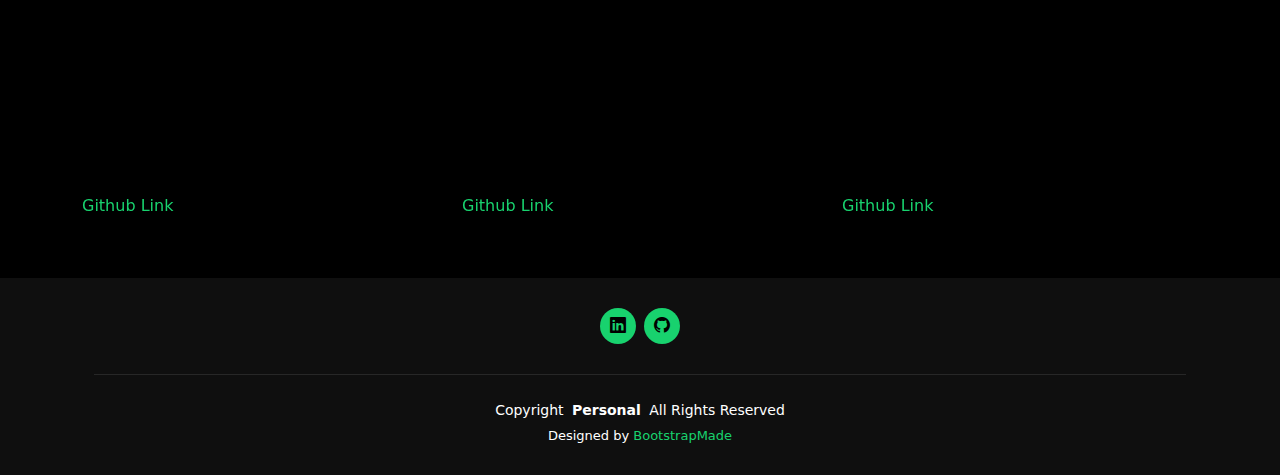
==== commit b05146e8: "added assign10" ====
--- a/assignments.html
+++ b/assignments.html
@@ -227,7 +227,22 @@
                         <a href="https://github.com/laimao19/laimao19-assignment-9" title="Github Link" class="details-link">Github Link</a>
                       </div>
                     </div>
-                  </div><!-- End Assignment Item -->            
+                  </div><!-- End Assignment Item -->      
+                  
+                   <!-- Assignment 10 -->
+                   <div class="col-lg-4 col-md-6 projects-item isotope-item filter-app">
+                    <div class="projects-content h-100">
+                      <img src="assets/img/projects/app-1.jpg" class="img-fluid" alt="">
+                      <div class="projects-info">
+                        <h4>Assignment 10</h4>
+                        <div class="video-container">
+                          <iframe width="250" height="250" src="https://www.youtube.com/embed/BbQtBPHGWrM?si=uvTa9XQUWB7bzimu" title="YouTube video player" frameborder="0" allow="accelerometer; autoplay; clipboard-write; encrypted-media; gyroscope; picture-in-picture; web-share" referrerpolicy="strict-origin-when-cross-origin" allowfullscreen></iframe>
+                        </div>
+                        <!-- Update link to GitHub repo and label it "Github Link" -->
+                        <a href="https://github.com/laimao19/laimao19-assignment-10" title="Github Link" class="details-link">Github Link</a>
+                      </div>
+                    </div>
+                  </div><!-- End Assignment Item -->      
 
 
             <!-- More assignments can be added similarly -->
